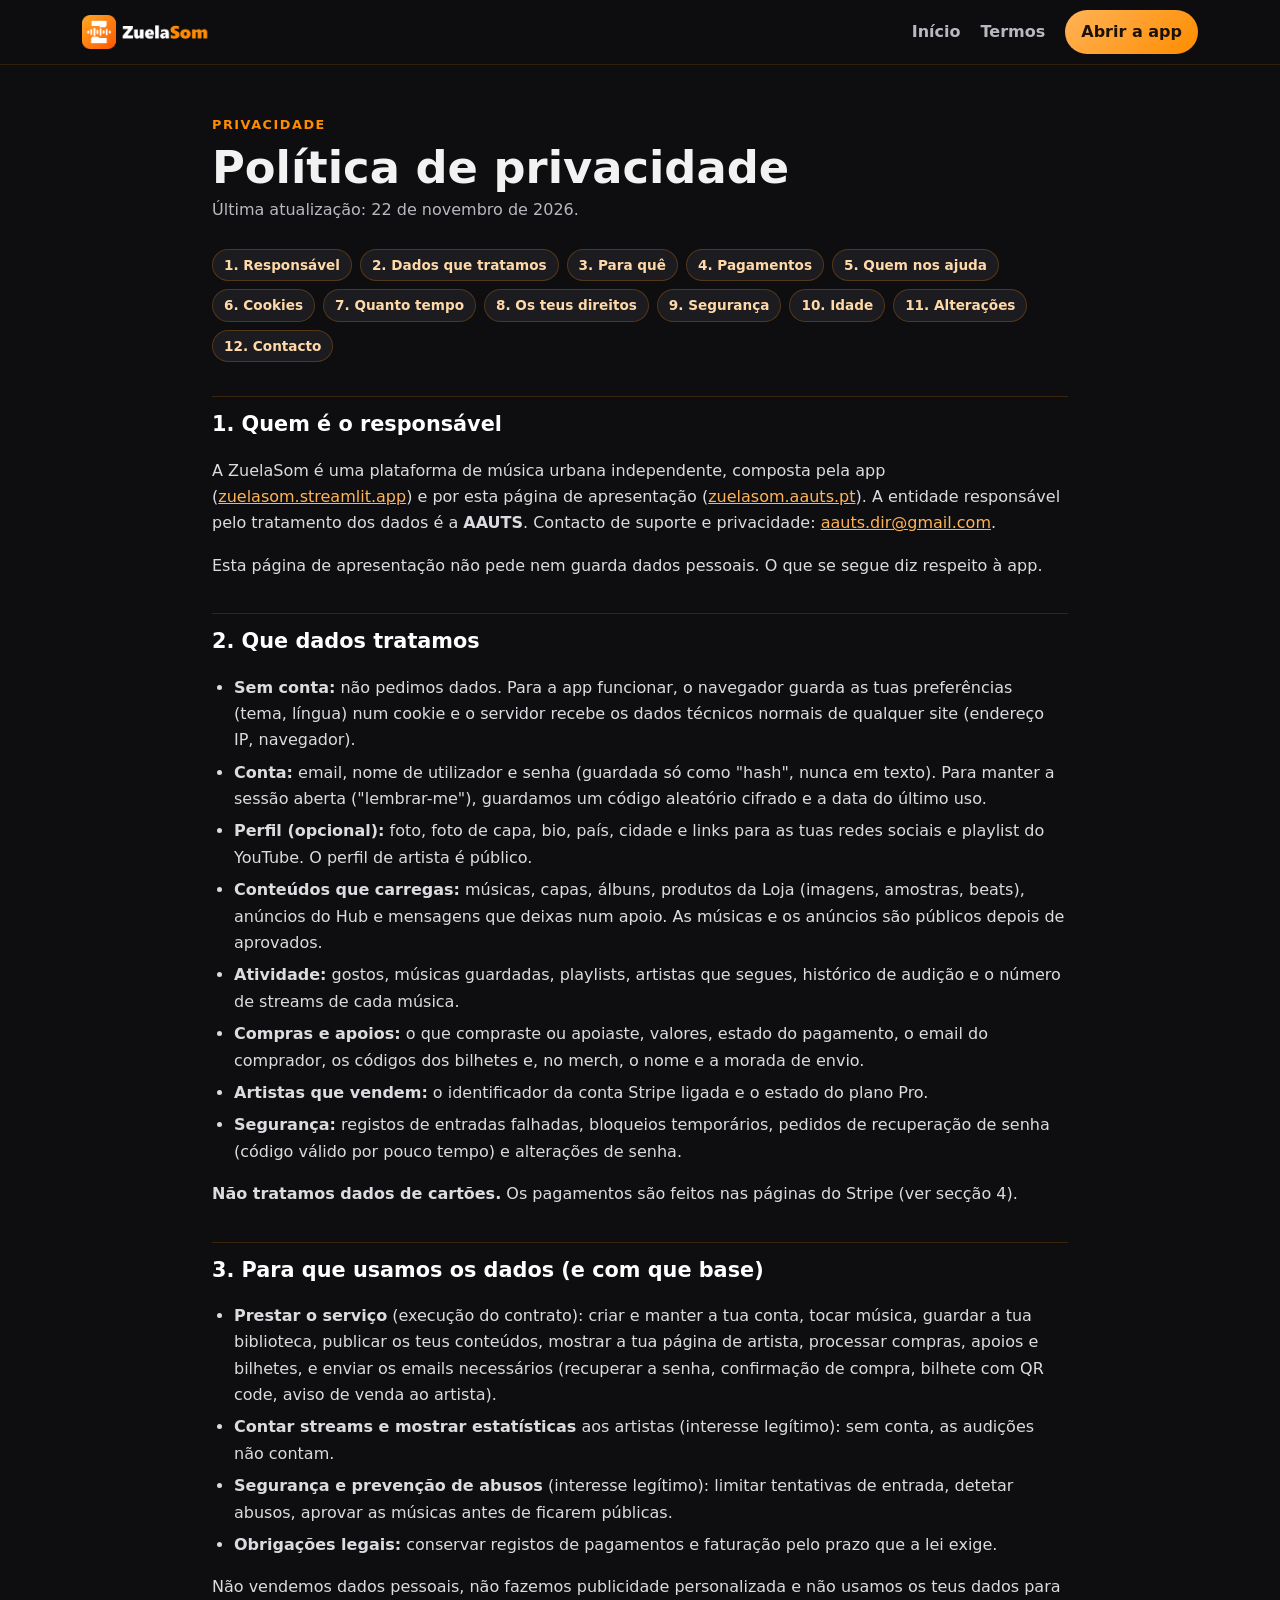
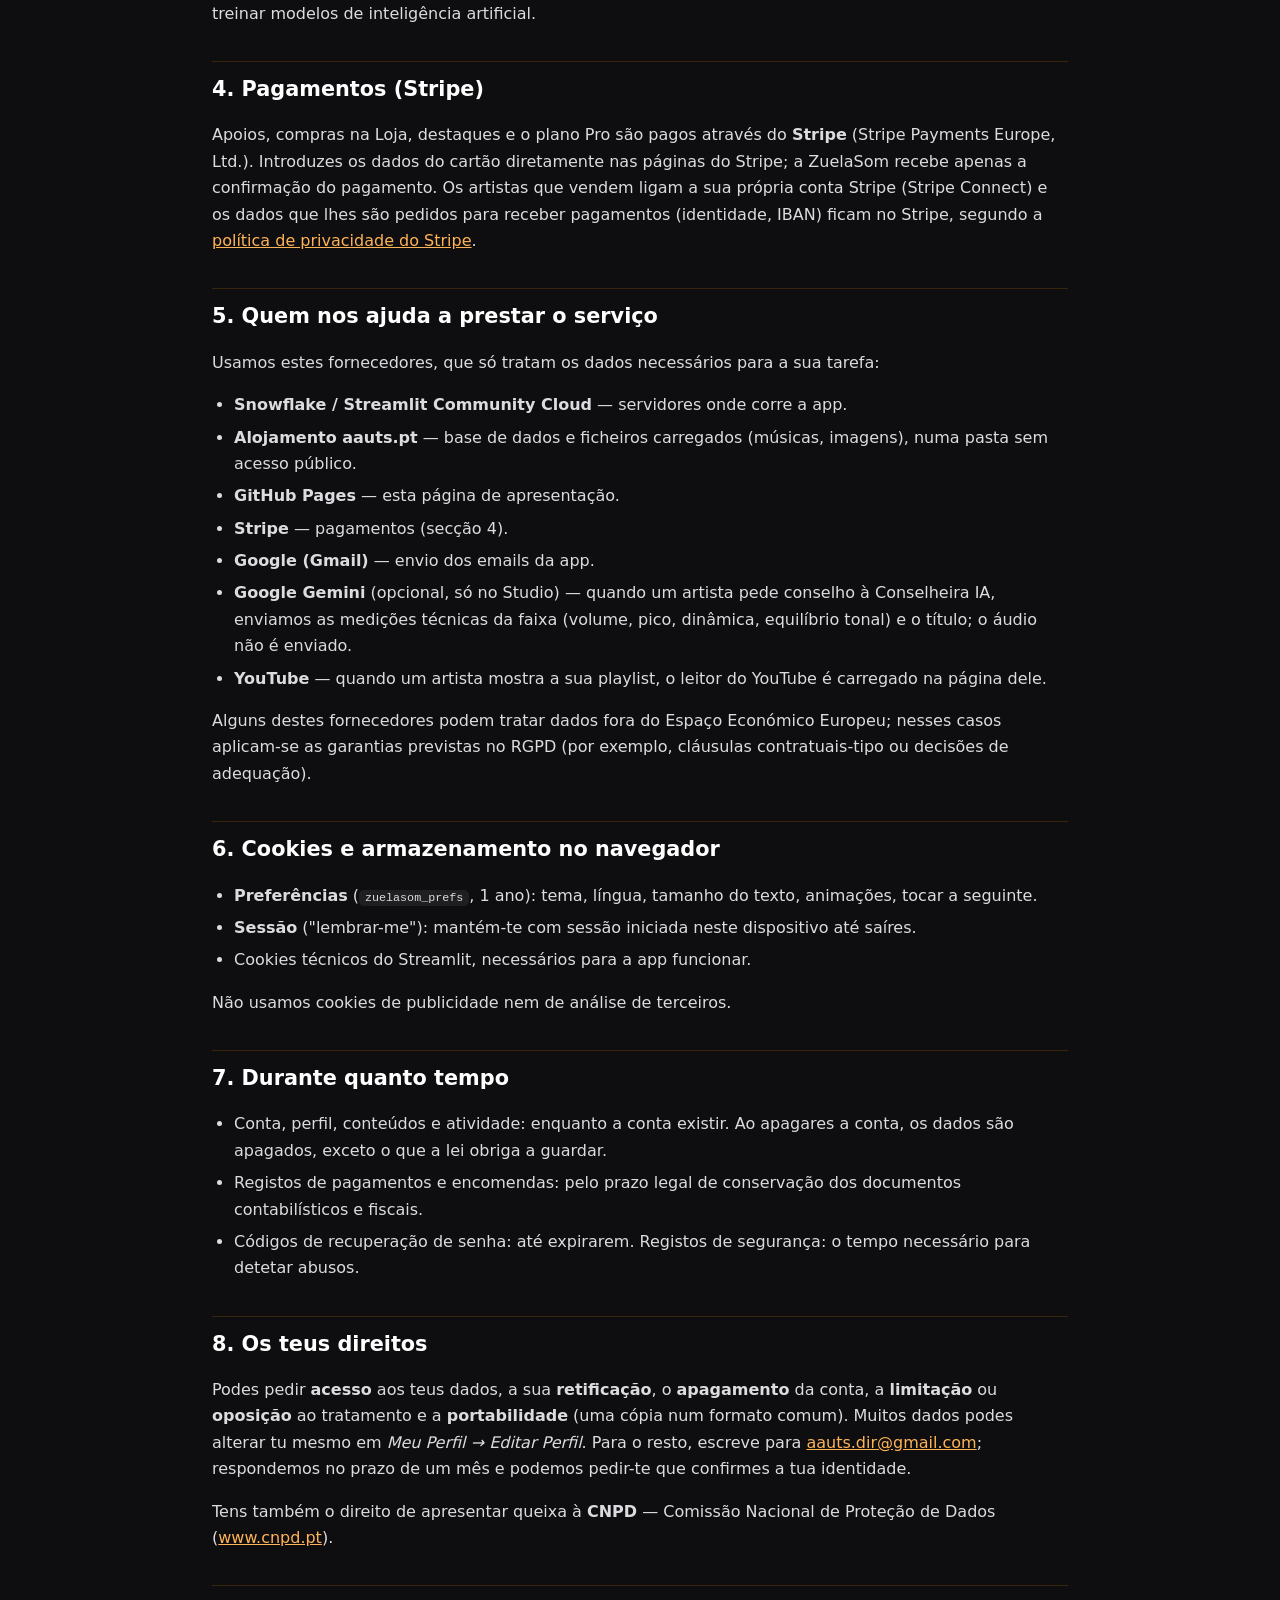
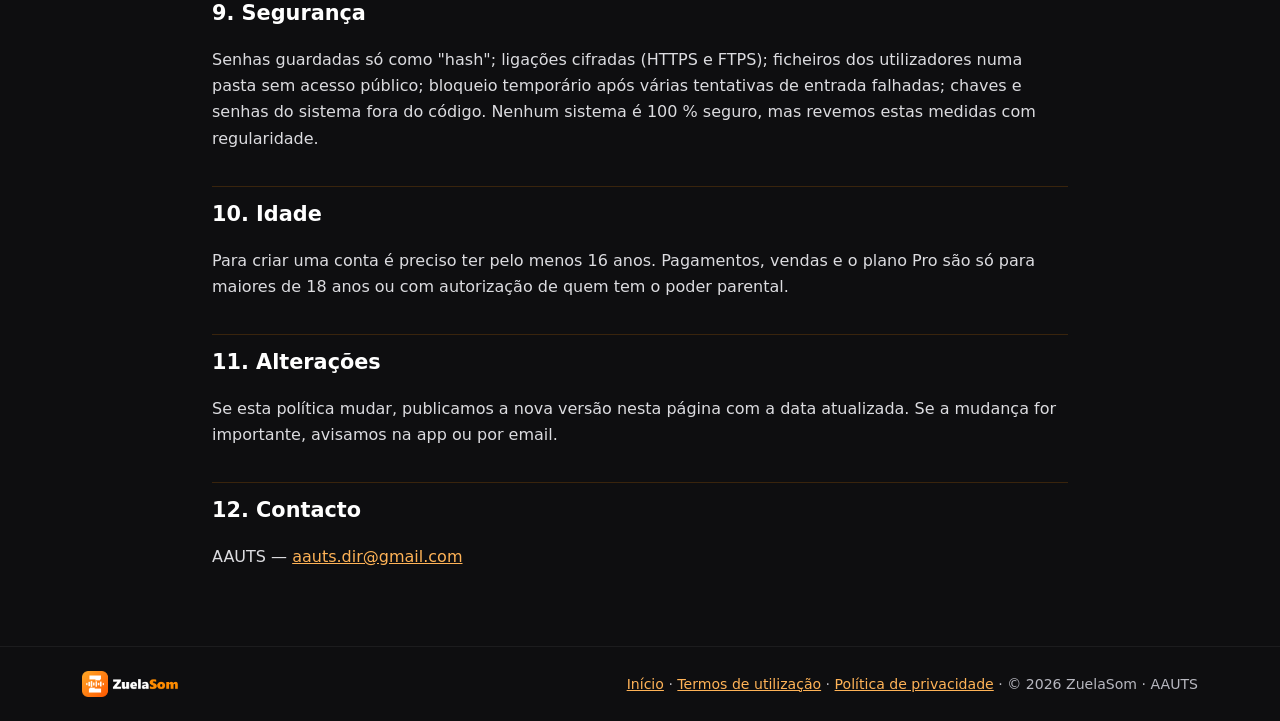
==== privacidade.html @ e902793d "Página de entrada nova (ouvintes, artistas, planos, 30 s grátis), Política de privacidade e Termos C" ====
<!doctype html>
<html lang="pt">
<head>
<meta charset="utf-8">
<meta name="viewport" content="width=device-width, initial-scale=1">
<title>Política de privacidade — ZuelaSom</title>
<meta name="description" content="Como a ZuelaSom trata os dados pessoais de ouvintes e artistas.">
<link rel="icon" href="img/zuelasom_simbolo.png">
<meta name="theme-color" content="#0e0e10">
<link rel="stylesheet" href="legal.css">
</head>
<body>
<header>
  <div class="wrap">
    <a class="logo" href="./"><img src="img/zuelasom_logo.png" alt="ZuelaSom"></a>
    <nav>
      <a href="./">Início</a>
      <a href="termos.html">Termos</a>
      <a class="btn pq" href="https://zuelasom.streamlit.app/">Abrir a app</a>
    </nav>
  </div>
</header>

<main class="wrap legal">
  <span class="kicker">Privacidade</span>
  <h1>Política de privacidade</h1>
  <p class="data">Última atualização: 22 de novembro de 2026.</p>

  <nav class="indice" aria-label="Índice">
    <a href="#s1">1. Responsável</a><a href="#s2">2. Dados que tratamos</a><a href="#s3">3. Para quê</a>
    <a href="#s4">4. Pagamentos</a><a href="#s5">5. Quem nos ajuda</a><a href="#s6">6. Cookies</a>
    <a href="#s7">7. Quanto tempo</a><a href="#s8">8. Os teus direitos</a><a href="#s9">9. Segurança</a>
    <a href="#s10">10. Idade</a><a href="#s11">11. Alterações</a><a href="#s12">12. Contacto</a>
  </nav>

  <h2 id="s1">1. Quem é o responsável</h2>
  <p>A ZuelaSom é uma plataforma de música urbana independente, composta pela app (<a href="https://zuelasom.streamlit.app/">zuelasom.streamlit.app</a>)
    e por esta página de apresentação (<a href="https://zuelasom.aauts.pt/">zuelasom.aauts.pt</a>). A entidade responsável pelo tratamento
    dos dados é a <b>AAUTS</b>. Contacto de suporte e privacidade: <a href="mailto:aauts.dir@gmail.com">aauts.dir@gmail.com</a>.</p>
  <p>Esta página de apresentação não pede nem guarda dados pessoais. O que se segue diz respeito à app.</p>

  <h2 id="s2">2. Que dados tratamos</h2>
  <ul>
    <li><b>Sem conta:</b> não pedimos dados. Para a app funcionar, o navegador guarda as tuas preferências (tema, língua) num cookie
      e o servidor recebe os dados técnicos normais de qualquer site (endereço IP, navegador).</li>
    <li><b>Conta:</b> email, nome de utilizador e senha (guardada só como "hash", nunca em texto). Para manter a sessão aberta
      ("lembrar-me"), guardamos um código aleatório cifrado e a data do último uso.</li>
    <li><b>Perfil (opcional):</b> foto, foto de capa, bio, país, cidade e links para as tuas redes sociais e playlist do YouTube.
      O perfil de artista é público.</li>
    <li><b>Conteúdos que carregas:</b> músicas, capas, álbuns, produtos da Loja (imagens, amostras, beats), anúncios do Hub e
      mensagens que deixas num apoio. As músicas e os anúncios são públicos depois de aprovados.</li>
    <li><b>Atividade:</b> gostos, músicas guardadas, playlists, artistas que segues, histórico de audição e o número de streams
      de cada música.</li>
    <li><b>Compras e apoios:</b> o que compraste ou apoiaste, valores, estado do pagamento, o email do comprador, os códigos dos
      bilhetes e, no merch, o nome e a morada de envio.</li>
    <li><b>Artistas que vendem:</b> o identificador da conta Stripe ligada e o estado do plano Pro.</li>
    <li><b>Segurança:</b> registos de entradas falhadas, bloqueios temporários, pedidos de recuperação de senha (código válido
      por pouco tempo) e alterações de senha.</li>
  </ul>
  <p><b>Não tratamos dados de cartões.</b> Os pagamentos são feitos nas páginas do Stripe (ver secção 4).</p>

  <h2 id="s3">3. Para que usamos os dados (e com que base)</h2>
  <ul>
    <li><b>Prestar o serviço</b> (execução do contrato): criar e manter a tua conta, tocar música, guardar a tua biblioteca,
      publicar os teus conteúdos, mostrar a tua página de artista, processar compras, apoios e bilhetes, e enviar os emails
      necessários (recuperar a senha, confirmação de compra, bilhete com QR code, aviso de venda ao artista).</li>
    <li><b>Contar streams e mostrar estatísticas</b> aos artistas (interesse legítimo): sem conta, as audições não contam.</li>
    <li><b>Segurança e prevenção de abusos</b> (interesse legítimo): limitar tentativas de entrada, detetar abusos, aprovar as
      músicas antes de ficarem públicas.</li>
    <li><b>Obrigações legais:</b> conservar registos de pagamentos e faturação pelo prazo que a lei exige.</li>
  </ul>
  <p>Não vendemos dados pessoais, não fazemos publicidade personalizada e não usamos os teus dados para treinar modelos de
    inteligência artificial.</p>

  <h2 id="s4">4. Pagamentos (Stripe)</h2>
  <p>Apoios, compras na Loja, destaques e o plano Pro são pagos através do <b>Stripe</b> (Stripe Payments Europe, Ltd.). Introduzes os
    dados do cartão diretamente nas páginas do Stripe; a ZuelaSom recebe apenas a confirmação do pagamento. Os artistas que vendem
    ligam a sua própria conta Stripe (Stripe Connect) e os dados que lhes são pedidos para receber pagamentos (identidade, IBAN)
    ficam no Stripe, segundo a <a href="https://stripe.com/pt/privacy" rel="noopener">política de privacidade do Stripe</a>.</p>

  <h2 id="s5">5. Quem nos ajuda a prestar o serviço</h2>
  <p>Usamos estes fornecedores, que só tratam os dados necessários para a sua tarefa:</p>
  <ul>
    <li><b>Snowflake / Streamlit Community Cloud</b> — servidores onde corre a app.</li>
    <li><b>Alojamento aauts.pt</b> — base de dados e ficheiros carregados (músicas, imagens), numa pasta sem acesso público.</li>
    <li><b>GitHub Pages</b> — esta página de apresentação.</li>
    <li><b>Stripe</b> — pagamentos (secção 4).</li>
    <li><b>Google (Gmail)</b> — envio dos emails da app.</li>
    <li><b>Google Gemini</b> (opcional, só no Studio) — quando um artista pede conselho à Conselheira IA, enviamos as medições
      técnicas da faixa (volume, pico, dinâmica, equilíbrio tonal) e o título; o áudio não é enviado.</li>
    <li><b>YouTube</b> — quando um artista mostra a sua playlist, o leitor do YouTube é carregado na página dele.</li>
  </ul>
  <p>Alguns destes fornecedores podem tratar dados fora do Espaço Económico Europeu; nesses casos aplicam-se as garantias
    previstas no RGPD (por exemplo, cláusulas contratuais-tipo ou decisões de adequação).</p>

  <h2 id="s6">6. Cookies e armazenamento no navegador</h2>
  <ul>
    <li><b>Preferências</b> (<code>zuelasom_prefs</code>, 1 ano): tema, língua, tamanho do texto, animações, tocar a seguinte.</li>
    <li><b>Sessão</b> ("lembrar-me"): mantém-te com sessão iniciada neste dispositivo até saíres.</li>
    <li>Cookies técnicos do Streamlit, necessários para a app funcionar.</li>
  </ul>
  <p>Não usamos cookies de publicidade nem de análise de terceiros.</p>

  <h2 id="s7">7. Durante quanto tempo</h2>
  <ul>
    <li>Conta, perfil, conteúdos e atividade: enquanto a conta existir. Ao apagares a conta, os dados são apagados, exceto o que a
      lei obriga a guardar.</li>
    <li>Registos de pagamentos e encomendas: pelo prazo legal de conservação dos documentos contabilísticos e fiscais.</li>
    <li>Códigos de recuperação de senha: até expirarem. Registos de segurança: o tempo necessário para detetar abusos.</li>
  </ul>

  <h2 id="s8">8. Os teus direitos</h2>
  <p>Podes pedir <b>acesso</b> aos teus dados, a sua <b>retificação</b>, o <b>apagamento</b> da conta, a <b>limitação</b> ou
    <b>oposição</b> ao tratamento e a <b>portabilidade</b> (uma cópia num formato comum). Muitos dados podes alterar tu mesmo em
    <i>Meu Perfil → Editar Perfil</i>. Para o resto, escreve para <a href="mailto:aauts.dir@gmail.com">aauts.dir@gmail.com</a>;
    respondemos no prazo de um mês e podemos pedir-te que confirmes a tua identidade.</p>
  <p>Tens também o direito de apresentar queixa à <b>CNPD</b> — Comissão Nacional de Proteção de Dados
    (<a href="https://www.cnpd.pt/" rel="noopener">www.cnpd.pt</a>).</p>

  <h2 id="s9">9. Segurança</h2>
  <p>Senhas guardadas só como "hash"; ligações cifradas (HTTPS e FTPS); ficheiros dos utilizadores numa pasta sem acesso público;
    bloqueio temporário após várias tentativas de entrada falhadas; chaves e senhas do sistema fora do código. Nenhum sistema é
    100&nbsp;% seguro, mas revemos estas medidas com regularidade.</p>

  <h2 id="s10">10. Idade</h2>
  <p>Para criar uma conta é preciso ter pelo menos 16 anos. Pagamentos, vendas e o plano Pro são só para maiores de 18 anos ou com
    autorização de quem tem o poder parental.</p>

  <h2 id="s11">11. Alterações</h2>
  <p>Se esta política mudar, publicamos a nova versão nesta página com a data atualizada. Se a mudança for importante, avisamos na
    app ou por email.</p>

  <h2 id="s12">12. Contacto</h2>
  <p>AAUTS — <a href="mailto:aauts.dir@gmail.com">aauts.dir@gmail.com</a></p>
</main>

<footer>
  <div class="wrap">
    <img src="img/zuelasom_logo.png" alt="ZuelaSom">
    <span><a href="./">Início</a> · <a href="termos.html">Termos de utilização</a> · <a href="privacidade.html">Política de privacidade</a> · © 2026 ZuelaSom · AAUTS</span>
  </div>
</footer>
</body>
</html>
---- legal.css ----
/* Páginas legais da ZuelaSom (privacidade e termos): mesmas cores da página de entrada. */
:root{--laranja:#ff8c00;--laranja2:#ffb357;--creme:#ffd9a8;--fundo:#0e0e10;--cartao:#1b1b20;--texto:#f2f2f2;--suave:#b8b8c0}
*{box-sizing:border-box}
html{scroll-behavior:smooth}
body{margin:0;background:var(--fundo);color:var(--texto);font-family:"Segoe UI",system-ui,-apple-system,Roboto,Arial,sans-serif;line-height:1.65}
a{color:var(--laranja2)}
img{display:block;max-width:100%}
.wrap{max-width:900px;margin:0 auto;padding:0 22px}
header{position:sticky;top:0;z-index:10;background:rgba(14,14,16,.9);backdrop-filter:blur(10px);border-bottom:1px solid rgba(255,140,0,.14)}
header .wrap{max-width:1160px;display:flex;align-items:center;justify-content:space-between;gap:16px;height:64px}
header .logo img{height:34px}
nav{display:flex;align-items:center;gap:20px}
nav a{color:var(--suave);text-decoration:none;font-weight:600}
nav a:hover{color:var(--texto)}
.btn{display:inline-flex;align-items:center;background:linear-gradient(135deg,var(--laranja2),var(--laranja));color:#1a1206!important;font-weight:800;
  text-decoration:none;border-radius:999px;padding:9px 16px}
.legal{padding-top:46px;padding-bottom:60px}
.kicker{color:var(--laranja);font-weight:800;text-transform:uppercase;letter-spacing:.12em;font-size:.8rem}
h1{font-size:clamp(2rem,5vw,2.8rem);line-height:1.1;margin:6px 0 4px}
.data{color:var(--suave);margin:0 0 26px}
h2{font-size:1.3rem;margin:34px 0 8px;padding-top:10px;border-top:1px solid rgba(255,140,0,.18);color:#fff}
p,li{color:#dcdce0}
ul{padding-left:22px}
li{margin:6px 0}
code{background:rgba(255,255,255,.07);padding:1px 6px;border-radius:5px;font-size:.9em}
.indice{display:flex;flex-wrap:wrap;gap:8px;margin:0 0 10px}
.indice a{font-size:.85rem;text-decoration:none;background:var(--cartao);border:1px solid rgba(255,140,0,.25);border-radius:999px;padding:4px 11px;color:var(--creme)}
footer{border-top:1px solid rgba(255,255,255,.06);padding:24px 0;color:var(--suave);font-size:.88rem}
footer .wrap{max-width:1160px;display:flex;justify-content:space-between;align-items:center;gap:14px;flex-wrap:wrap}
footer img{height:26px}
@media (max-width:640px){nav a:not(.btn){display:none}}
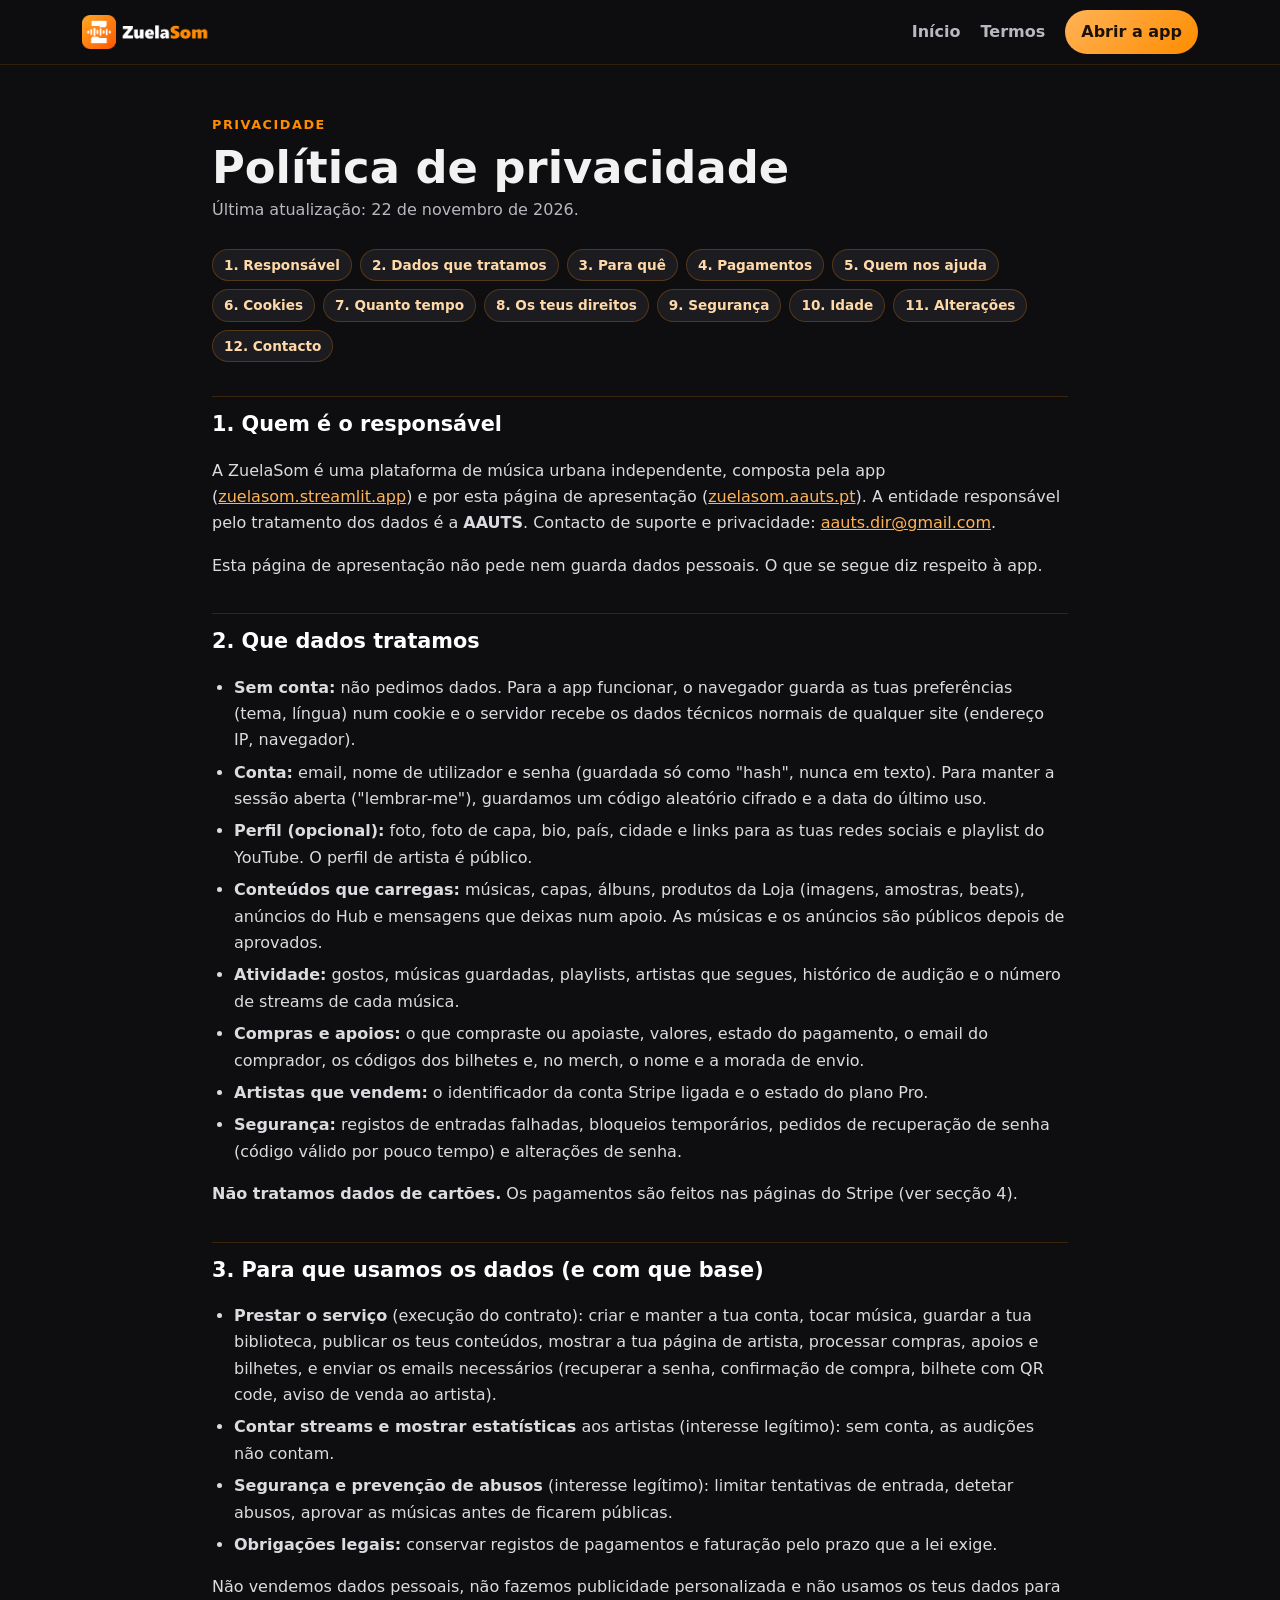
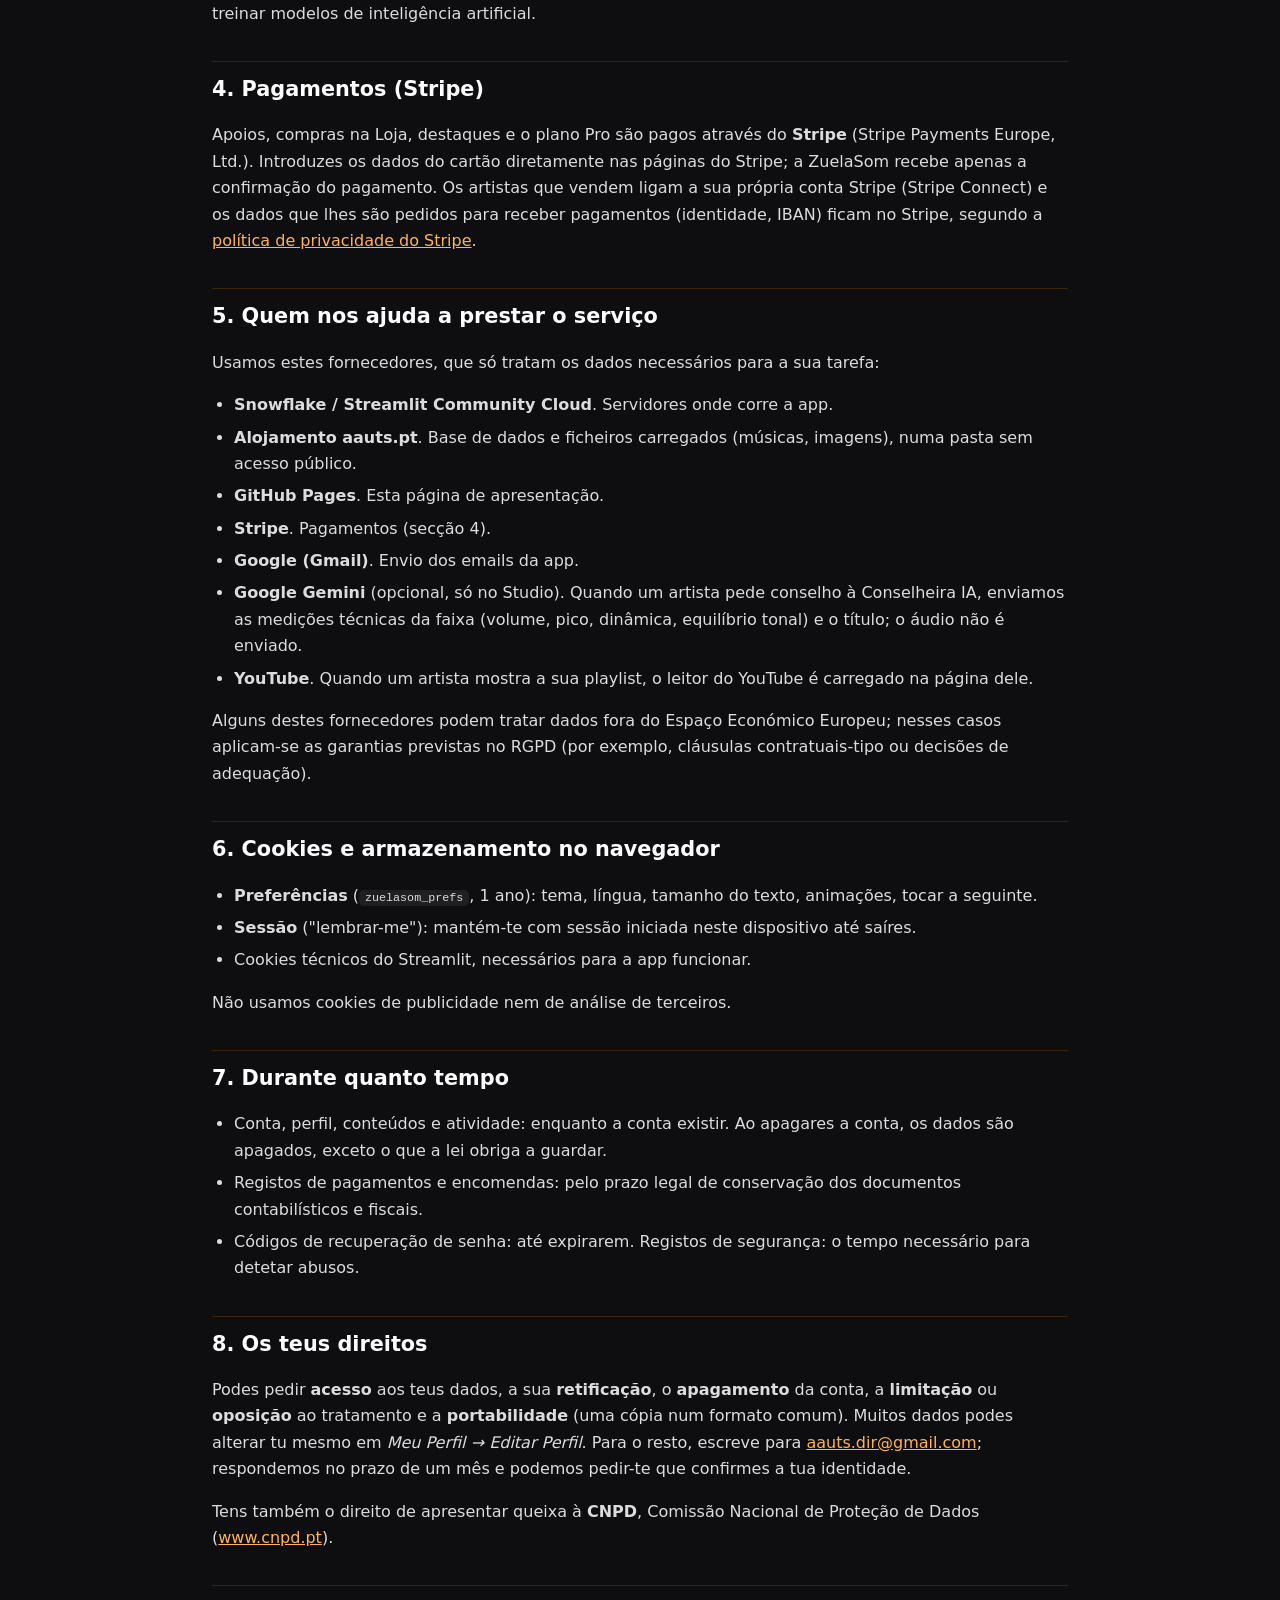
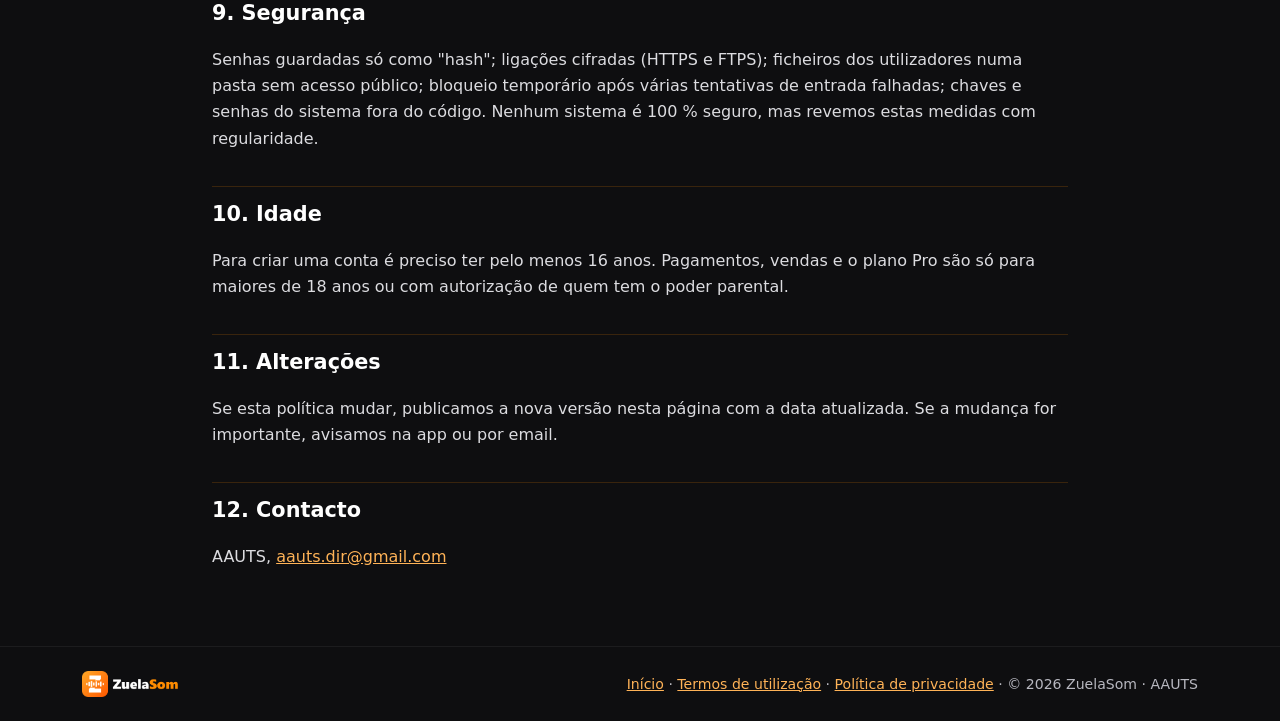
==== commit e03c0285: "Textos sem travessões (vírgula ou ponto) Co-Authored-By: Claude Opus 5.5 <noreply@anthropic.com>" ====
--- a/privacidade.html
+++ b/privacidade.html
@@ -3,7 +3,7 @@
 <head>
 <meta charset="utf-8">
 <meta name="viewport" content="width=device-width, initial-scale=1">
-<title>Política de privacidade — ZuelaSom</title>
+<title>Política de privacidade, ZuelaSom</title>
 <meta name="description" content="Como a ZuelaSom trata os dados pessoais de ouvintes e artistas.">
 <link rel="icon" href="img/zuelasom_simbolo.png">
 <meta name="theme-color" content="#0e0e10">
@@ -81,14 +81,14 @@
   <h2 id="s5">5. Quem nos ajuda a prestar o serviço</h2>
   <p>Usamos estes fornecedores, que só tratam os dados necessários para a sua tarefa:</p>
   <ul>
-    <li><b>Snowflake / Streamlit Community Cloud</b> — servidores onde corre a app.</li>
-    <li><b>Alojamento aauts.pt</b> — base de dados e ficheiros carregados (músicas, imagens), numa pasta sem acesso público.</li>
-    <li><b>GitHub Pages</b> — esta página de apresentação.</li>
-    <li><b>Stripe</b> — pagamentos (secção 4).</li>
-    <li><b>Google (Gmail)</b> — envio dos emails da app.</li>
-    <li><b>Google Gemini</b> (opcional, só no Studio) — quando um artista pede conselho à Conselheira IA, enviamos as medições
+    <li><b>Snowflake / Streamlit Community Cloud</b>. Servidores onde corre a app.</li>
+    <li><b>Alojamento aauts.pt</b>. Base de dados e ficheiros carregados (músicas, imagens), numa pasta sem acesso público.</li>
+    <li><b>GitHub Pages</b>. Esta página de apresentação.</li>
+    <li><b>Stripe</b>. Pagamentos (secção 4).</li>
+    <li><b>Google (Gmail)</b>. Envio dos emails da app.</li>
+    <li><b>Google Gemini</b> (opcional, só no Studio). Quando um artista pede conselho à Conselheira IA, enviamos as medições
       técnicas da faixa (volume, pico, dinâmica, equilíbrio tonal) e o título; o áudio não é enviado.</li>
-    <li><b>YouTube</b> — quando um artista mostra a sua playlist, o leitor do YouTube é carregado na página dele.</li>
+    <li><b>YouTube</b>. Quando um artista mostra a sua playlist, o leitor do YouTube é carregado na página dele.</li>
   </ul>
   <p>Alguns destes fornecedores podem tratar dados fora do Espaço Económico Europeu; nesses casos aplicam-se as garantias
     previstas no RGPD (por exemplo, cláusulas contratuais-tipo ou decisões de adequação).</p>
@@ -114,7 +114,7 @@
     <b>oposição</b> ao tratamento e a <b>portabilidade</b> (uma cópia num formato comum). Muitos dados podes alterar tu mesmo em
     <i>Meu Perfil → Editar Perfil</i>. Para o resto, escreve para <a href="mailto:aauts.dir@gmail.com">aauts.dir@gmail.com</a>;
     respondemos no prazo de um mês e podemos pedir-te que confirmes a tua identidade.</p>
-  <p>Tens também o direito de apresentar queixa à <b>CNPD</b> — Comissão Nacional de Proteção de Dados
+  <p>Tens também o direito de apresentar queixa à <b>CNPD</b>, Comissão Nacional de Proteção de Dados
     (<a href="https://www.cnpd.pt/" rel="noopener">www.cnpd.pt</a>).</p>
 
   <h2 id="s9">9. Segurança</h2>
@@ -131,7 +131,7 @@
     app ou por email.</p>
 
   <h2 id="s12">12. Contacto</h2>
-  <p>AAUTS — <a href="mailto:aauts.dir@gmail.com">aauts.dir@gmail.com</a></p>
+  <p>AAUTS, <a href="mailto:aauts.dir@gmail.com">aauts.dir@gmail.com</a></p>
 </main>
 
 <footer>
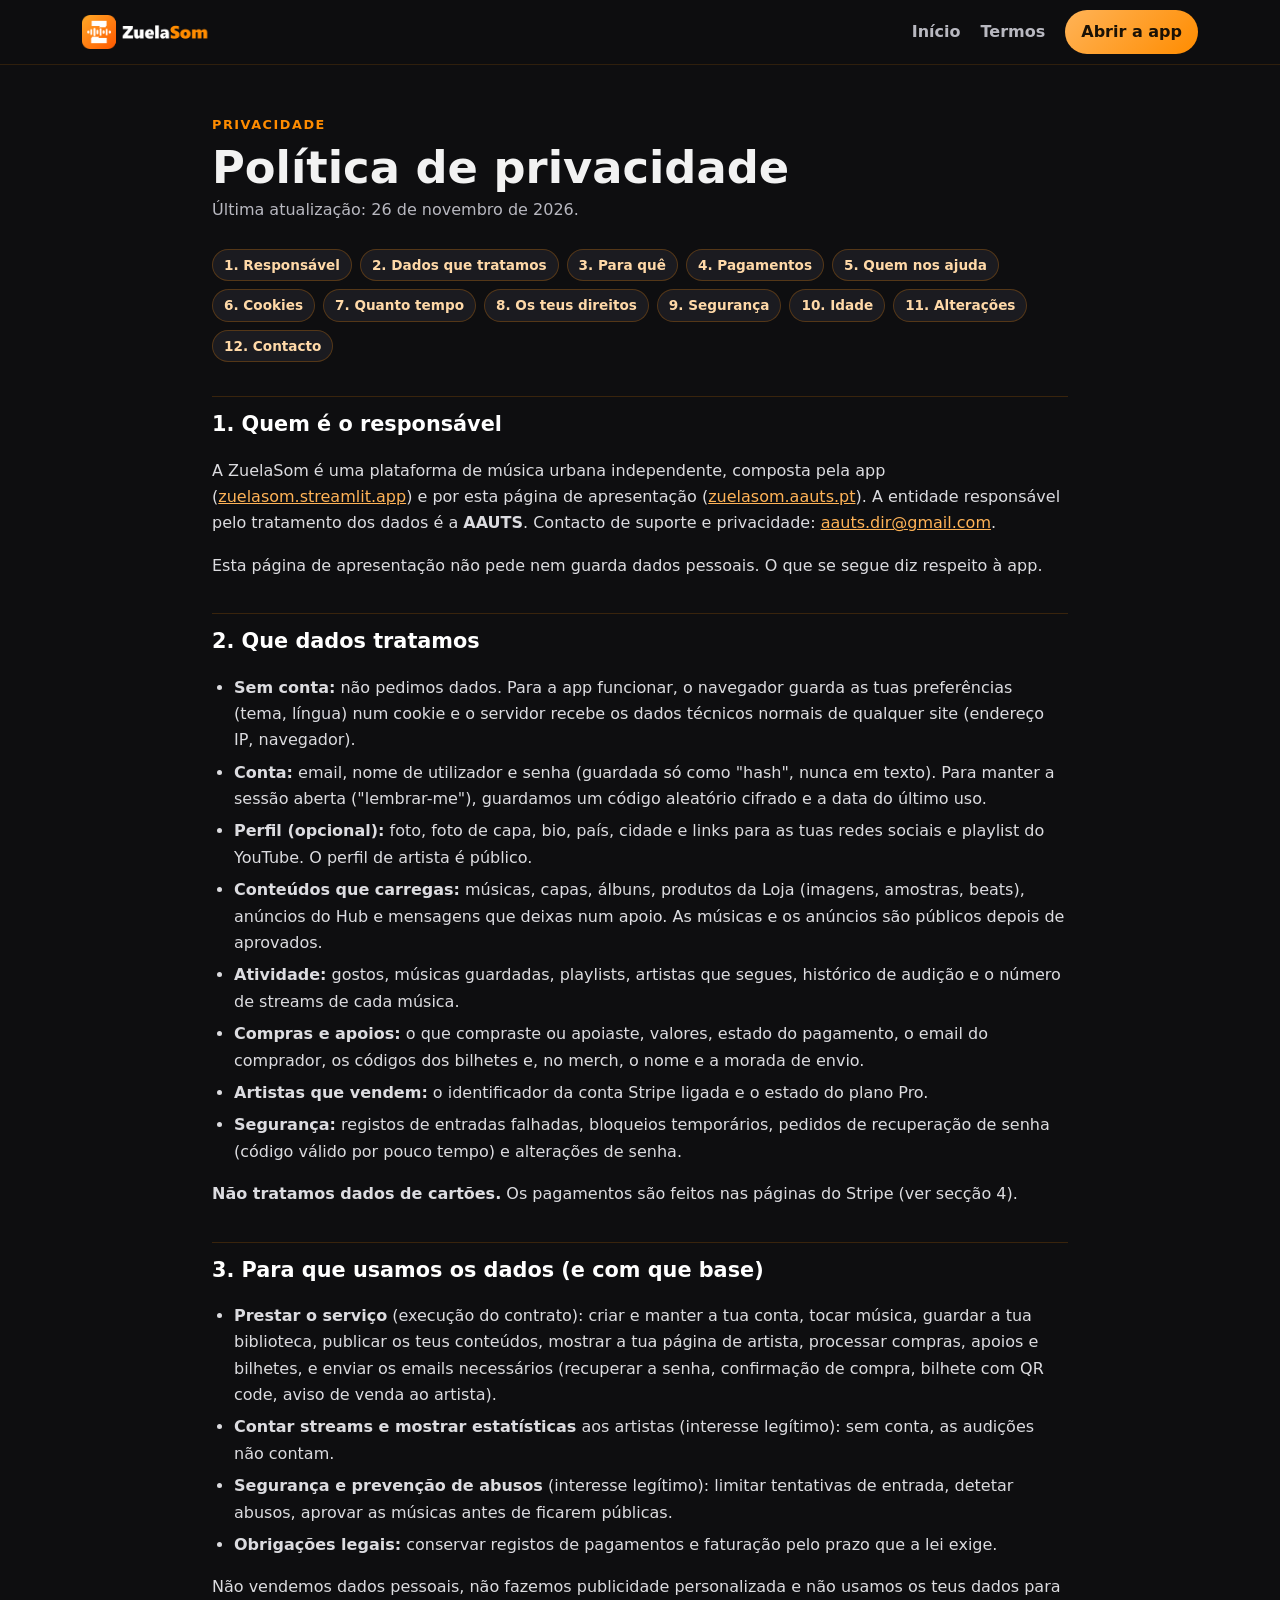
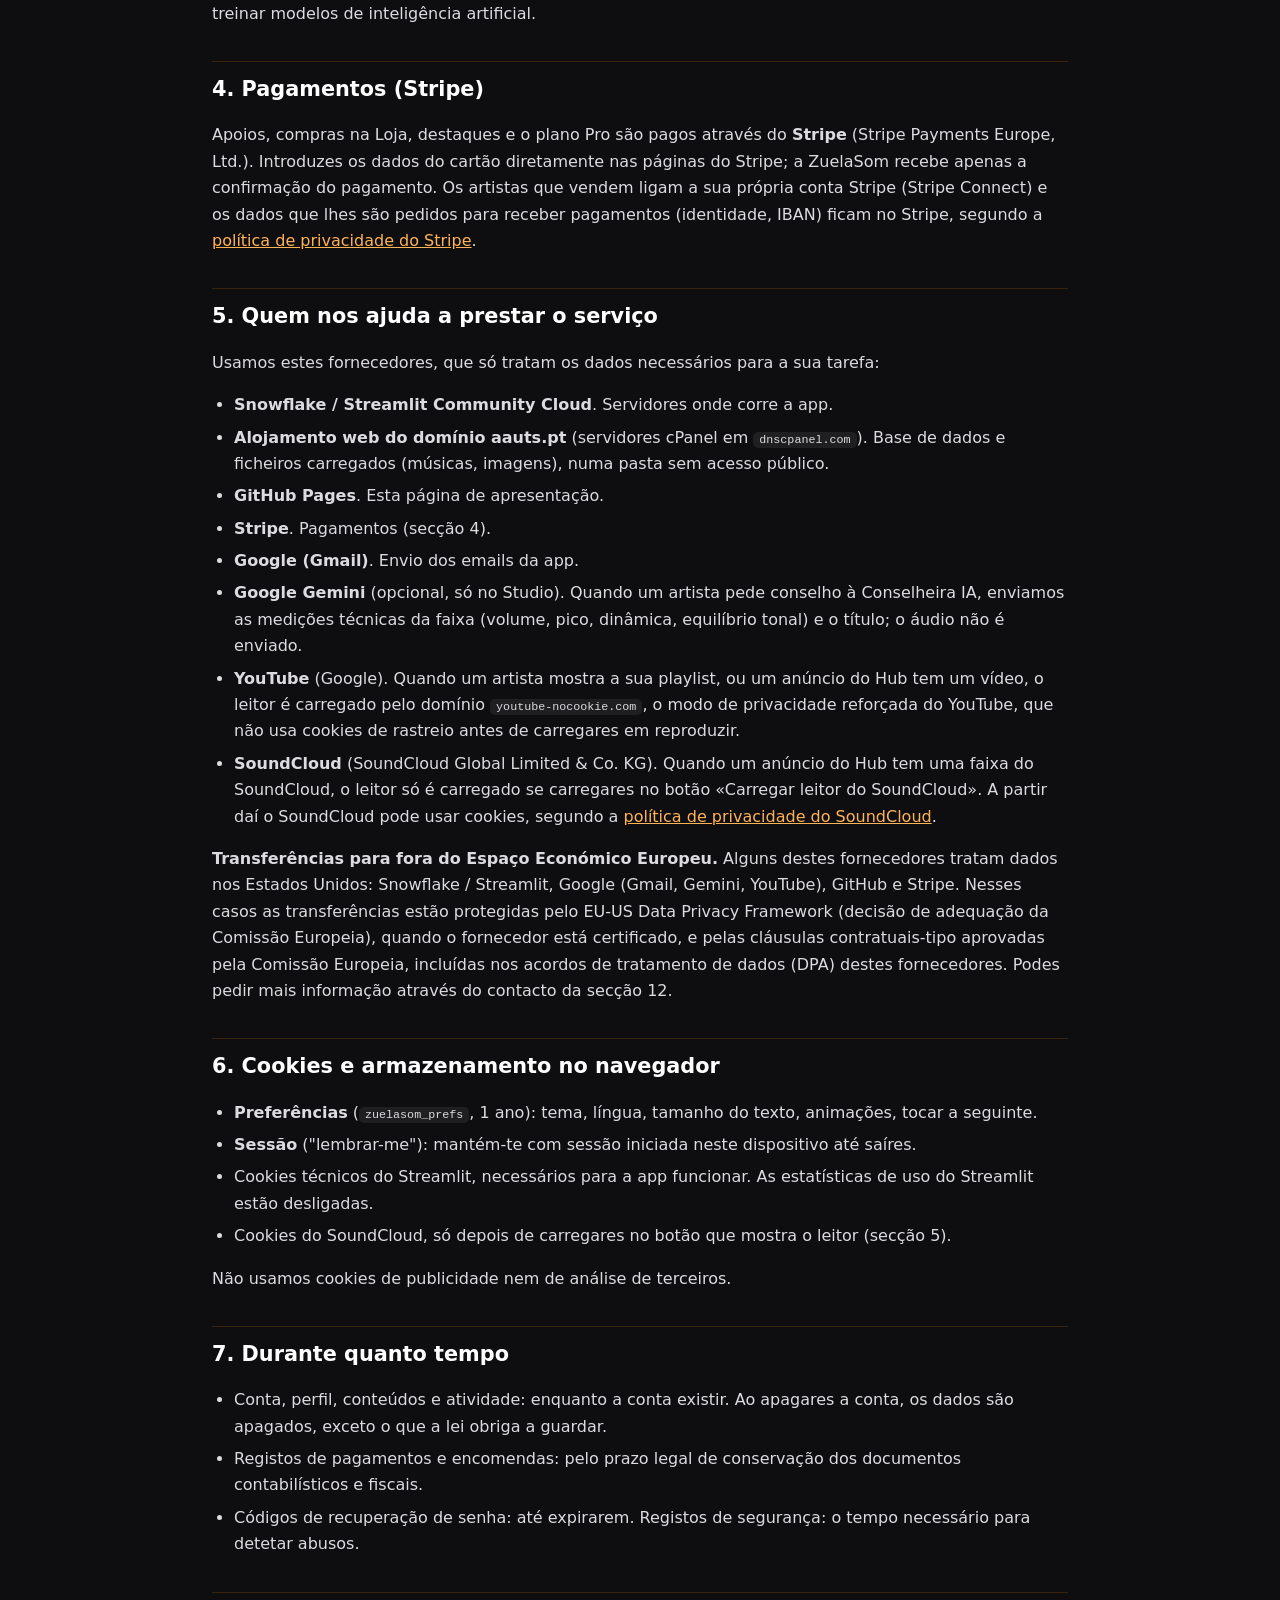
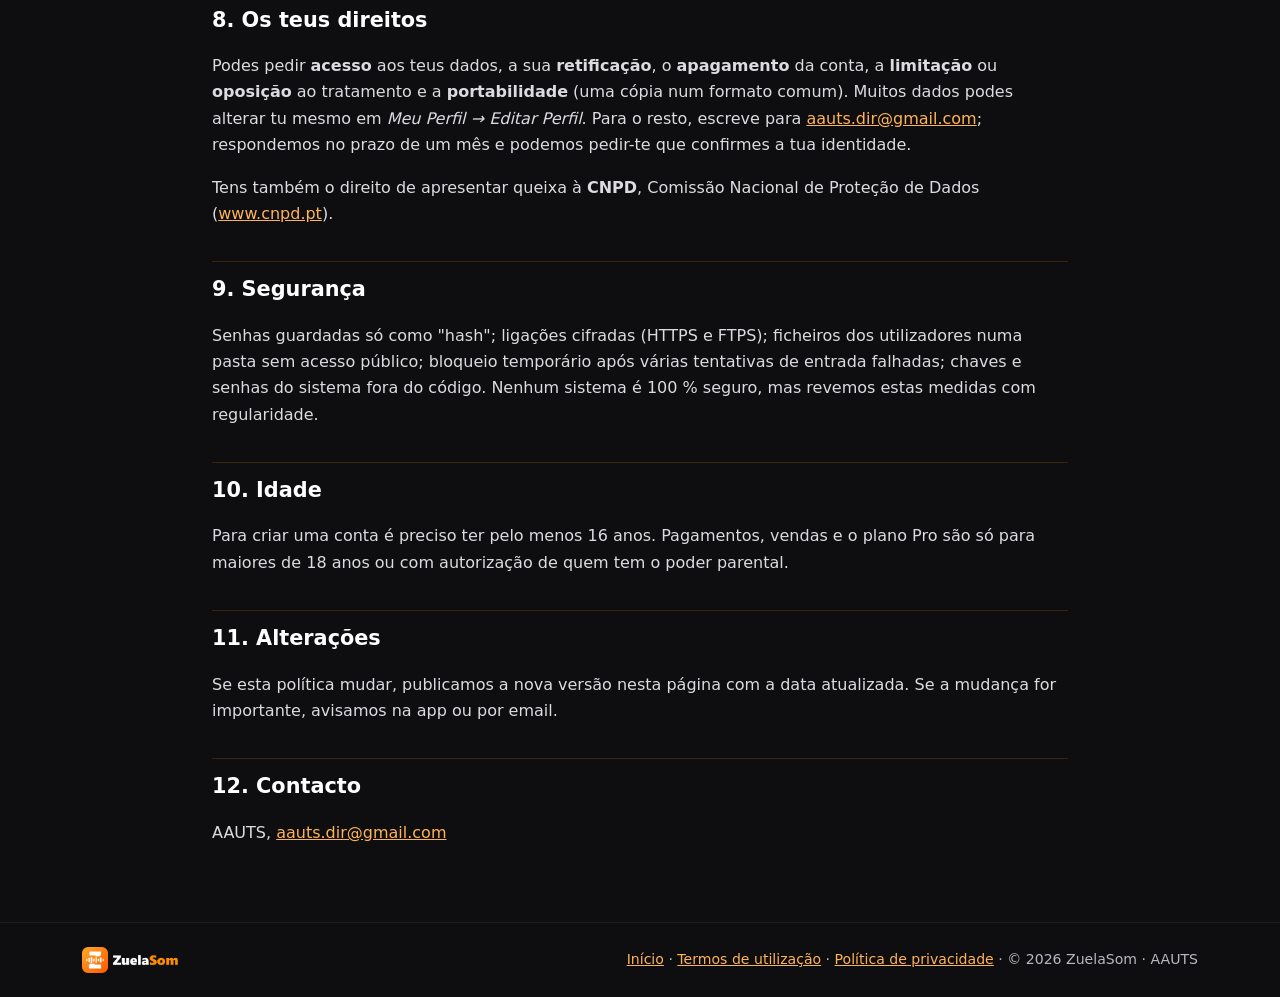
==== commit ae069686: "Privacidade: SoundCloud, alojamento cPanel do aauts.pt, transferências para os EUA Co-Authored-By: C" ====
--- a/privacidade.html
+++ b/privacidade.html
@@ -24,7 +24,7 @@
 <main class="wrap legal">
   <span class="kicker">Privacidade</span>
   <h1>Política de privacidade</h1>
-  <p class="data">Última atualização: 22 de novembro de 2026.</p>
+  <p class="data">Última atualização: 26 de novembro de 2026.</p>
 
   <nav class="indice" aria-label="Índice">
     <a href="#s1">1. Responsável</a><a href="#s2">2. Dados que tratamos</a><a href="#s3">3. Para quê</a>
@@ -82,22 +82,32 @@
   <p>Usamos estes fornecedores, que só tratam os dados necessários para a sua tarefa:</p>
   <ul>
     <li><b>Snowflake / Streamlit Community Cloud</b>. Servidores onde corre a app.</li>
-    <li><b>Alojamento aauts.pt</b>. Base de dados e ficheiros carregados (músicas, imagens), numa pasta sem acesso público.</li>
+    <li><b>Alojamento web do domínio aauts.pt</b> (servidores cPanel em <code>dnscpanel.com</code>). Base de dados e ficheiros
+      carregados (músicas, imagens), numa pasta sem acesso público.</li>
     <li><b>GitHub Pages</b>. Esta página de apresentação.</li>
     <li><b>Stripe</b>. Pagamentos (secção 4).</li>
     <li><b>Google (Gmail)</b>. Envio dos emails da app.</li>
     <li><b>Google Gemini</b> (opcional, só no Studio). Quando um artista pede conselho à Conselheira IA, enviamos as medições
       técnicas da faixa (volume, pico, dinâmica, equilíbrio tonal) e o título; o áudio não é enviado.</li>
-    <li><b>YouTube</b>. Quando um artista mostra a sua playlist, o leitor do YouTube é carregado na página dele.</li>
+    <li><b>YouTube</b> (Google). Quando um artista mostra a sua playlist, ou um anúncio do Hub tem um vídeo, o leitor é carregado
+      pelo domínio <code>youtube-nocookie.com</code>, o modo de privacidade reforçada do YouTube, que não usa cookies de rastreio antes de
+      carregares em reproduzir.</li>
+    <li><b>SoundCloud</b> (SoundCloud Global Limited &amp; Co. KG). Quando um anúncio do Hub tem uma faixa do SoundCloud, o leitor só
+      é carregado se carregares no botão «Carregar leitor do SoundCloud». A partir daí o SoundCloud pode usar cookies, segundo a
+      <a href="https://soundcloud.com/pages/privacy" rel="noopener">política de privacidade do SoundCloud</a>.</li>
   </ul>
-  <p>Alguns destes fornecedores podem tratar dados fora do Espaço Económico Europeu; nesses casos aplicam-se as garantias
-    previstas no RGPD (por exemplo, cláusulas contratuais-tipo ou decisões de adequação).</p>
+  <p><b>Transferências para fora do Espaço Económico Europeu.</b> Alguns destes fornecedores tratam dados nos Estados Unidos:
+    Snowflake / Streamlit, Google (Gmail, Gemini, YouTube), GitHub e Stripe. Nesses casos as transferências estão protegidas pelo
+    EU-US Data Privacy Framework (decisão de adequação da Comissão Europeia), quando o fornecedor está certificado, e pelas
+    cláusulas contratuais-tipo aprovadas pela Comissão Europeia, incluídas nos acordos de tratamento de dados (DPA) destes
+    fornecedores. Podes pedir mais informação através do contacto da secção 12.</p>
 
   <h2 id="s6">6. Cookies e armazenamento no navegador</h2>
   <ul>
     <li><b>Preferências</b> (<code>zuelasom_prefs</code>, 1 ano): tema, língua, tamanho do texto, animações, tocar a seguinte.</li>
     <li><b>Sessão</b> ("lembrar-me"): mantém-te com sessão iniciada neste dispositivo até saíres.</li>
-    <li>Cookies técnicos do Streamlit, necessários para a app funcionar.</li>
+    <li>Cookies técnicos do Streamlit, necessários para a app funcionar. As estatísticas de uso do Streamlit estão desligadas.</li>
+    <li>Cookies do SoundCloud, só depois de carregares no botão que mostra o leitor (secção 5).</li>
   </ul>
   <p>Não usamos cookies de publicidade nem de análise de terceiros.</p>
 
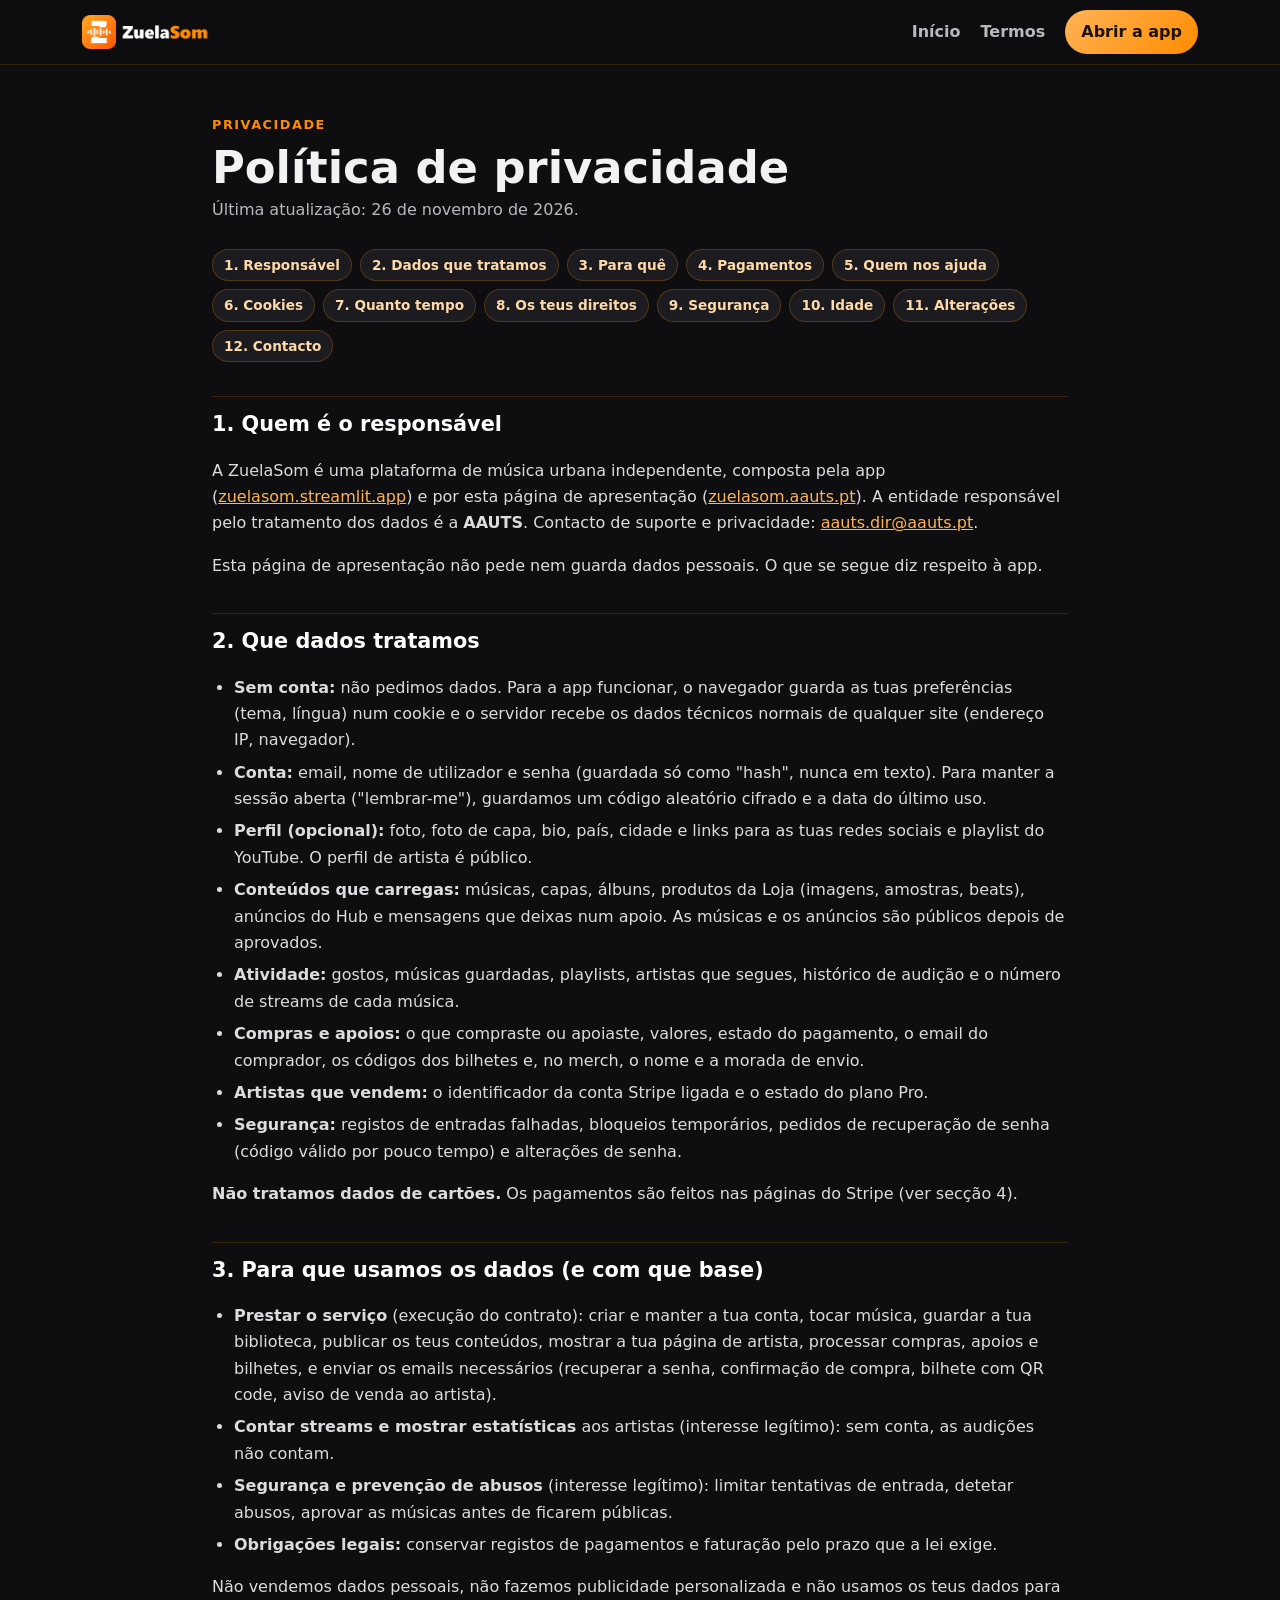
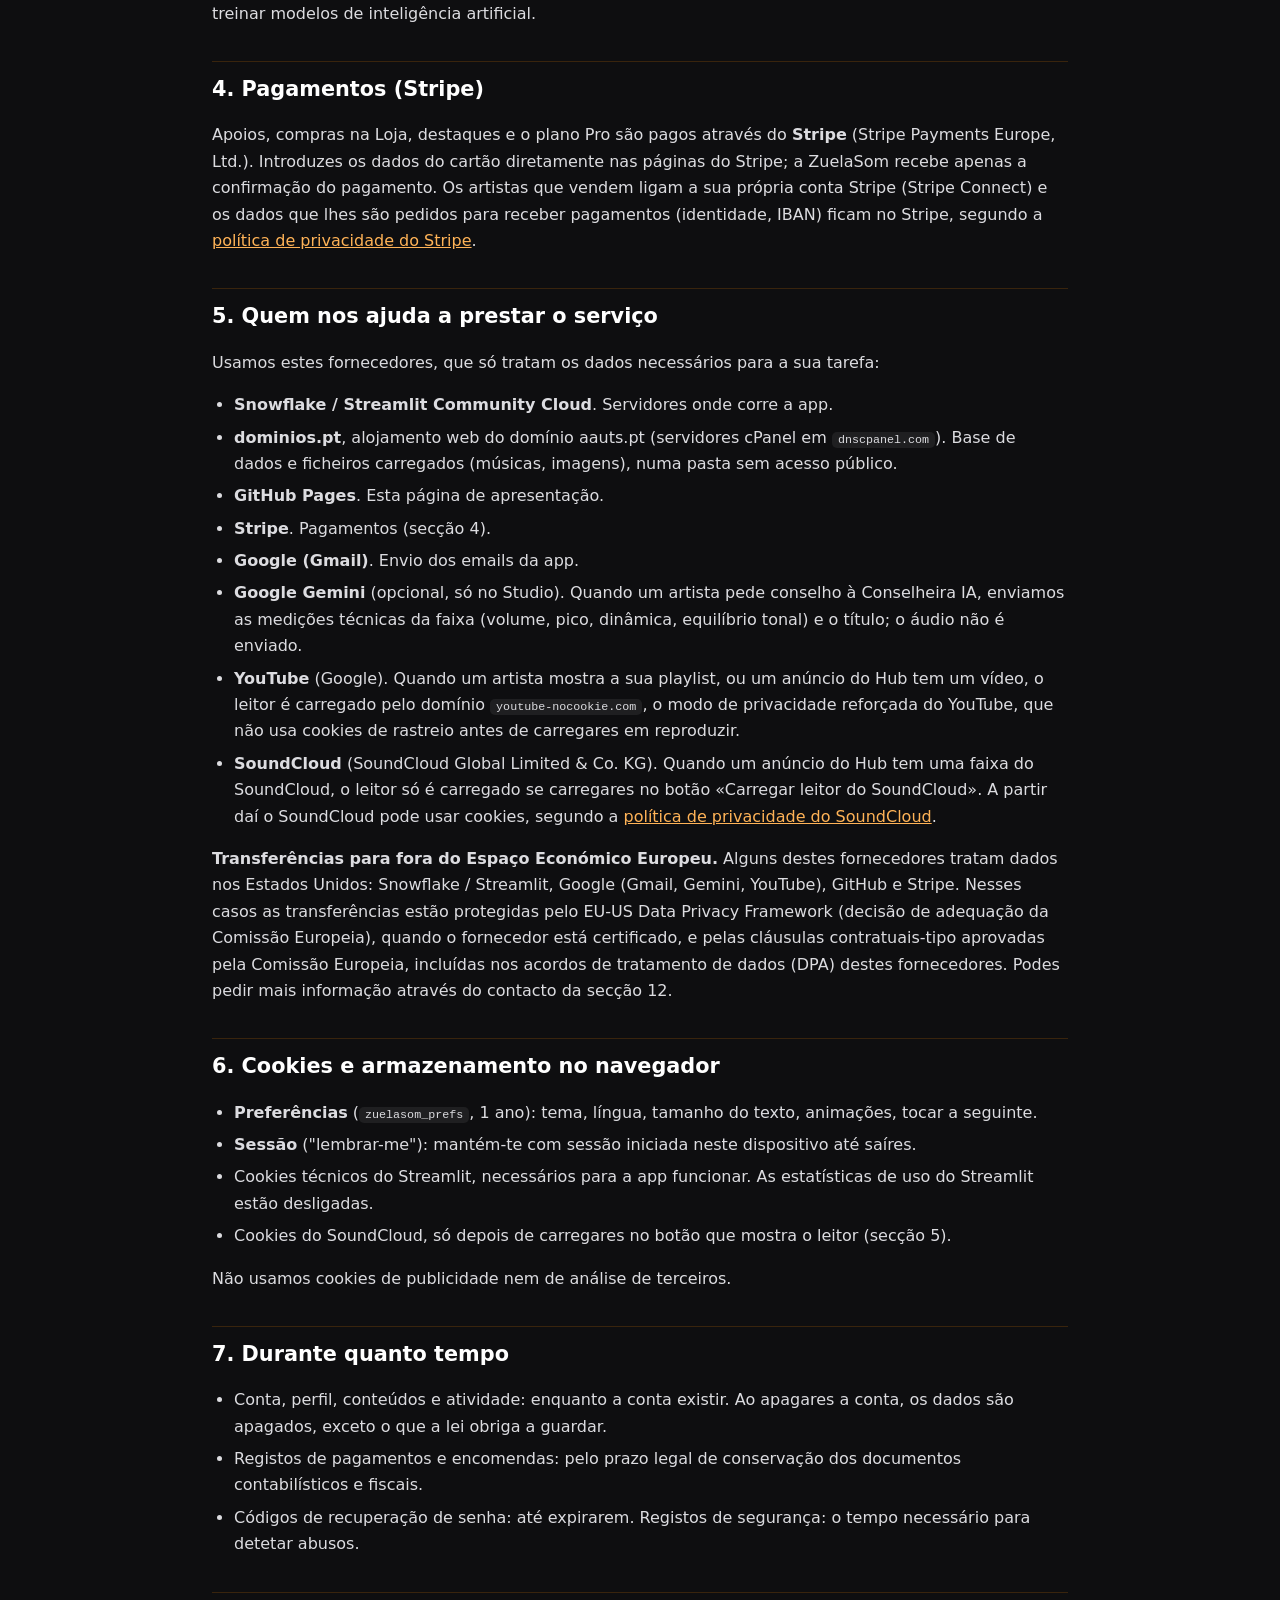
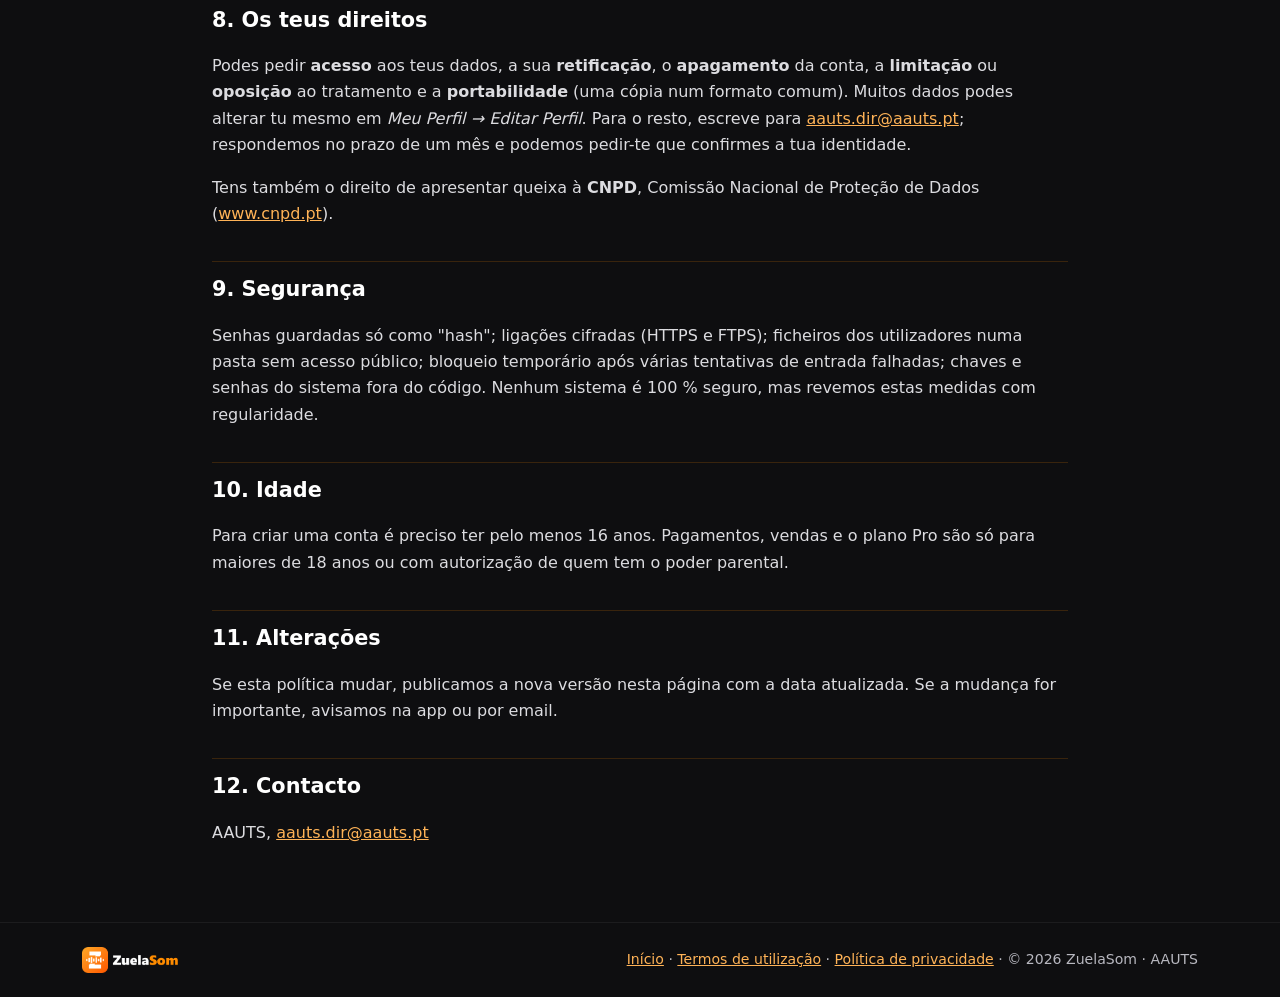
==== commit 0e93e709: "Privacidade: alojamento da dominios.pt e contacto aauts.dir@aauts.pt Co-Authored-By: Claude Opus 5.5" ====
--- a/privacidade.html
+++ b/privacidade.html
@@ -36,7 +36,7 @@
   <h2 id="s1">1. Quem é o responsável</h2>
   <p>A ZuelaSom é uma plataforma de música urbana independente, composta pela app (<a href="https://zuelasom.streamlit.app/">zuelasom.streamlit.app</a>)
     e por esta página de apresentação (<a href="https://zuelasom.aauts.pt/">zuelasom.aauts.pt</a>). A entidade responsável pelo tratamento
-    dos dados é a <b>AAUTS</b>. Contacto de suporte e privacidade: <a href="mailto:aauts.dir@gmail.com">aauts.dir@gmail.com</a>.</p>
+    dos dados é a <b>AAUTS</b>. Contacto de suporte e privacidade: <a href="mailto:aauts.dir@aauts.pt">aauts.dir@aauts.pt</a>.</p>
   <p>Esta página de apresentação não pede nem guarda dados pessoais. O que se segue diz respeito à app.</p>
 
   <h2 id="s2">2. Que dados tratamos</h2>
@@ -82,7 +82,7 @@
   <p>Usamos estes fornecedores, que só tratam os dados necessários para a sua tarefa:</p>
   <ul>
     <li><b>Snowflake / Streamlit Community Cloud</b>. Servidores onde corre a app.</li>
-    <li><b>Alojamento web do domínio aauts.pt</b> (servidores cPanel em <code>dnscpanel.com</code>). Base de dados e ficheiros
+    <li><b>dominios.pt</b>, alojamento web do domínio aauts.pt (servidores cPanel em <code>dnscpanel.com</code>). Base de dados e ficheiros
       carregados (músicas, imagens), numa pasta sem acesso público.</li>
     <li><b>GitHub Pages</b>. Esta página de apresentação.</li>
     <li><b>Stripe</b>. Pagamentos (secção 4).</li>
@@ -122,7 +122,7 @@
   <h2 id="s8">8. Os teus direitos</h2>
   <p>Podes pedir <b>acesso</b> aos teus dados, a sua <b>retificação</b>, o <b>apagamento</b> da conta, a <b>limitação</b> ou
     <b>oposição</b> ao tratamento e a <b>portabilidade</b> (uma cópia num formato comum). Muitos dados podes alterar tu mesmo em
-    <i>Meu Perfil → Editar Perfil</i>. Para o resto, escreve para <a href="mailto:aauts.dir@gmail.com">aauts.dir@gmail.com</a>;
+    <i>Meu Perfil → Editar Perfil</i>. Para o resto, escreve para <a href="mailto:aauts.dir@aauts.pt">aauts.dir@aauts.pt</a>;
     respondemos no prazo de um mês e podemos pedir-te que confirmes a tua identidade.</p>
   <p>Tens também o direito de apresentar queixa à <b>CNPD</b>, Comissão Nacional de Proteção de Dados
     (<a href="https://www.cnpd.pt/" rel="noopener">www.cnpd.pt</a>).</p>
@@ -141,7 +141,7 @@
     app ou por email.</p>
 
   <h2 id="s12">12. Contacto</h2>
-  <p>AAUTS, <a href="mailto:aauts.dir@gmail.com">aauts.dir@gmail.com</a></p>
+  <p>AAUTS, <a href="mailto:aauts.dir@aauts.pt">aauts.dir@aauts.pt</a></p>
 </main>
 
 <footer>
